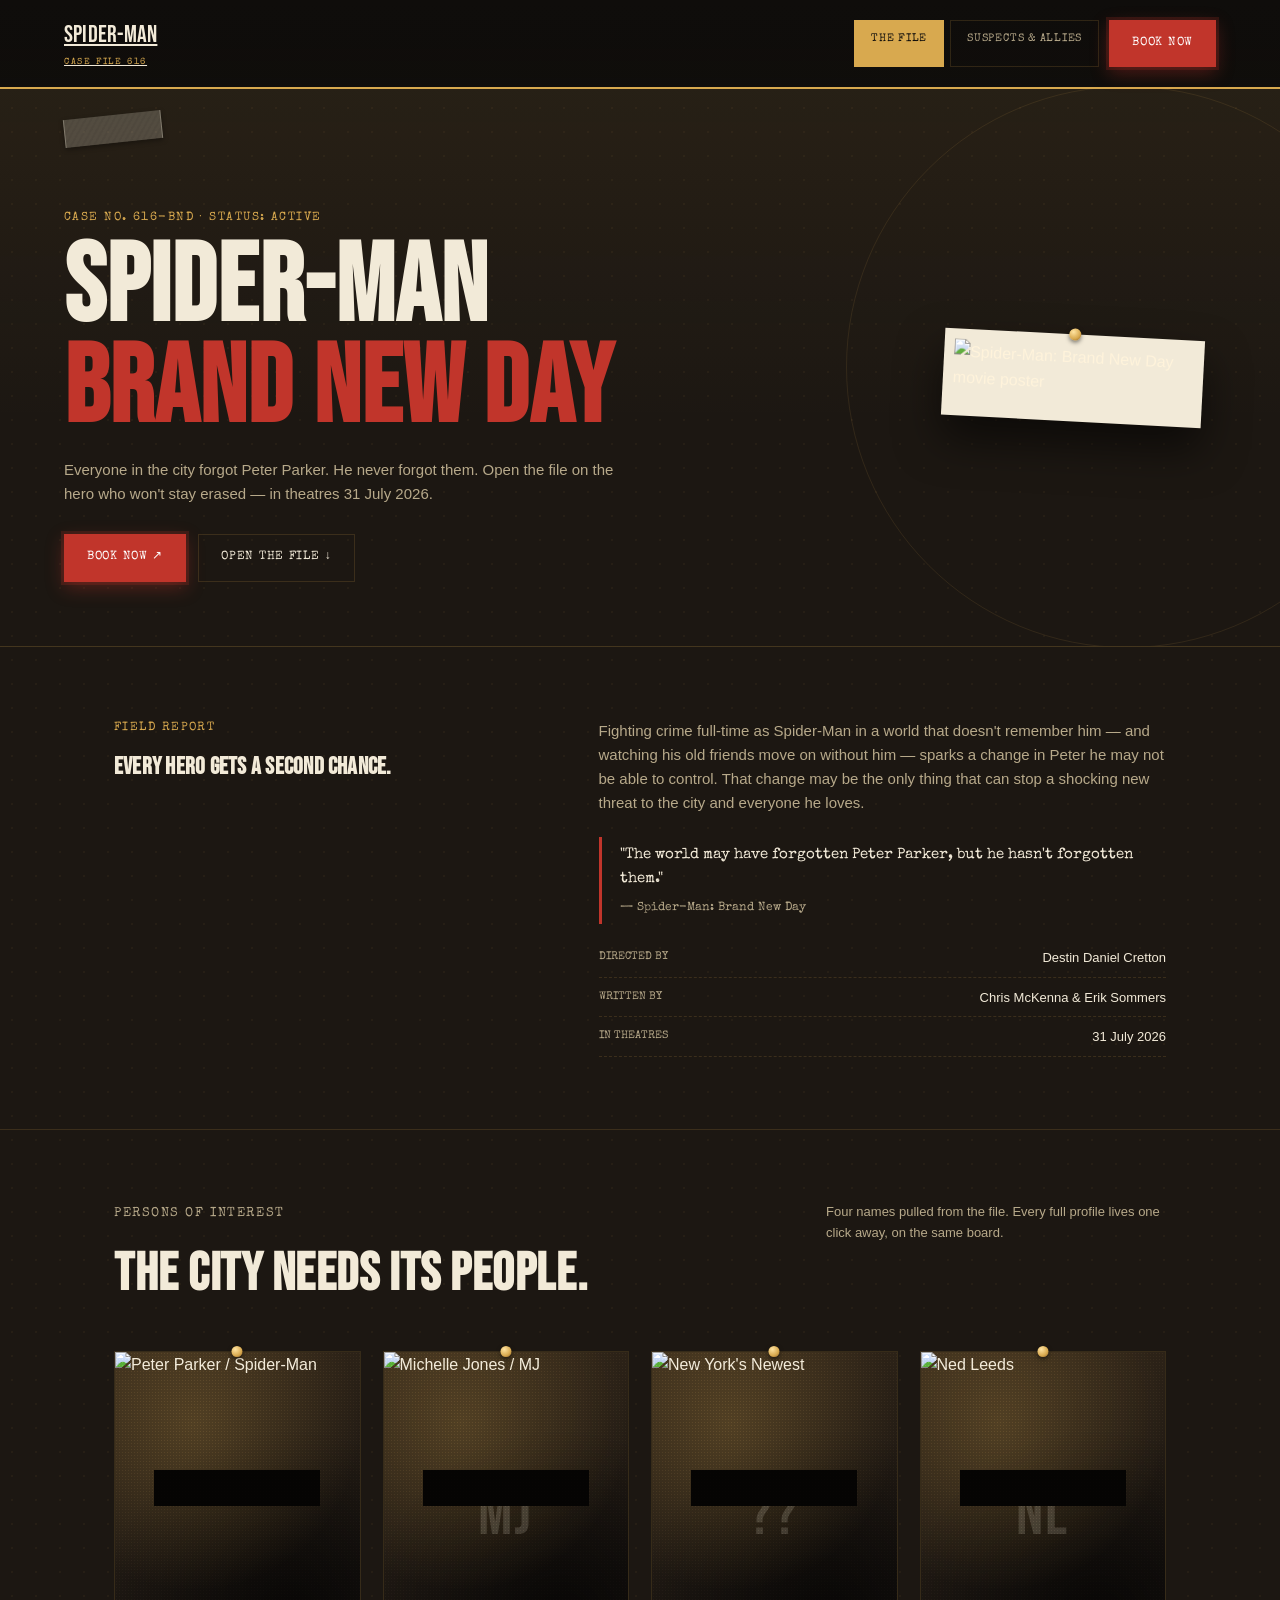
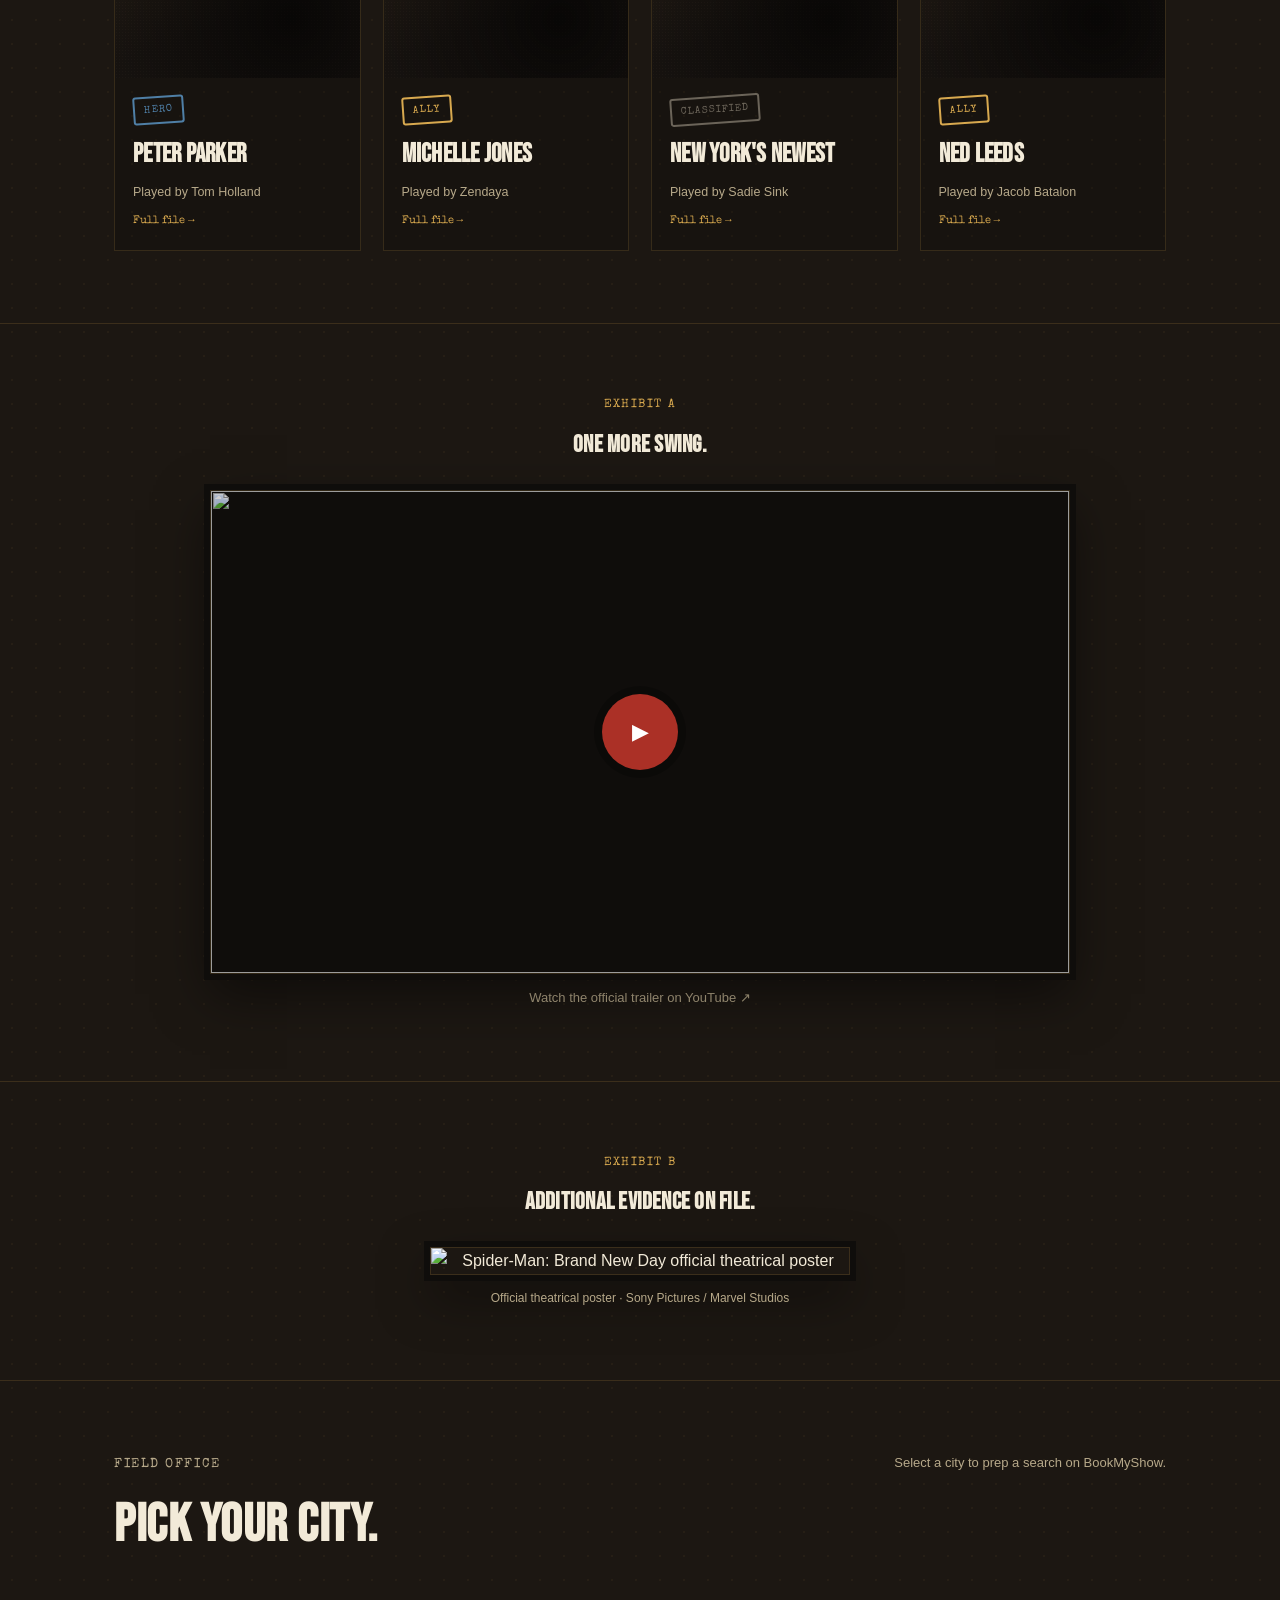
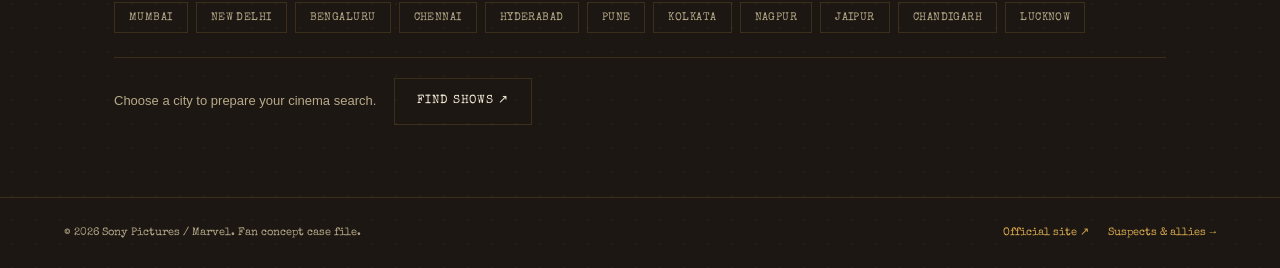
==== index.html @ 88228325 "commit" ====
<!DOCTYPE html>
<html lang="en">
<head>
  <meta charset="UTF-8" />
  <meta name="viewport" content="width=device-width, initial-scale=1.0" />
  <meta name="theme-color" content="#0f0d0b" />
  <meta name="description" content="Spider-Man: Brand New Day — an investigation-board style landing page." />
  <title>Spider-Man: Brand New Day | Case File</title>
  <link rel="stylesheet" href="style.css" />
</head>
<body>

  <header class="topbar">
    <a class="brand display" href="index.html">Spider-Man <small>Case File 616</small></a>
    <nav class="tabs" aria-label="Site">
      <a class="tab is-active" href="index.html">The File</a>
      <a class="tab" href="characters.html">Suspects &amp; Allies</a>
      <a class="btn btn-nav" href="https://in.bookmyshow.com/explore/movies" target="_blank" rel="noopener noreferrer">Book Now</a>
    </nav>
  </header>

  <main>
    <!-- Hero -->
    <section class="hero">
      <div class="hero-poster img-container reveal">
        <img src="https://all.web.img.acsta.net/img/09/e9/09e92c999b1e6a6e1970429c3cd2af1d.jpg" alt="Spider-Man: Brand New Day movie poster" loading="lazy" />
      </div>
      <p class="case-no mono">Case No. 616-BND · Status: Active</p>
      <h1 class="display">Spider-Man<span>Brand New Day</span></h1>
      <p class="hero-desc">Everyone in the city forgot Peter Parker. He never forgot them. Open the file on the hero who won't stay erased — in theatres 31 July 2026.</p>
      <div class="hero-actions">
        <a class="btn" href="https://in.bookmyshow.com/explore/movies" target="_blank" rel="noopener noreferrer">Book Now ↗</a>
        <a class="btn btn-ghost" href="#report">Open the file ↓</a>
      </div>
    </section>

    <!-- The Report -->
    <section class="block" id="report">
      <div class="wrap report-grid">
        <div class="reveal">
          <p class="case-no mono">Field report</p>
          <h2 class="display">Every hero gets a second chance.</h2>
        </div>
        <div class="reveal">
          <p class="story">Fighting crime full-time as Spider-Man in a world that doesn't remember him — and watching his old friends move on without him — sparks a change in Peter he may not be able to control. That change may be the only thing that can stop a shocking new threat to the city and everyone he loves.</p>
          <div class="quote">
            "The world may have forgotten Peter Parker, but he hasn't forgotten them."
            <em>— Spider-Man: Brand New Day</em>
          </div>
          <div class="specs">
            <div><span>Directed by</span><span>Destin Daniel Cretton</span></div>
            <div><span>Written by</span><span>Chris McKenna &amp; Erik Sommers</span></div>
            <div><span>In theatres</span><span>31 July 2026</span></div>
          </div>
        </div>
      </div>
    </section>

    <!-- Persons of interest -->
    <section class="block">
      <div class="wrap">
        <div class="section-head reveal">
          <div>
            <p class="case-no mono">Persons of interest</p>
            <h2 class="display">The city needs its people.</h2>
          </div>
          <p>Four names pulled from the file. Every full profile lives one click away, on the same board.</p>
        </div>

        <div class="file-grid reveal">
          <article class="file-card">
            <div class="file-photo has-photo" data-mark="PP">
              <img src="https://encrypted-tbn0.gstatic.com/images?q=tbn:ANd9GcSvStbAzycYROwU2DGtS9dCo4W32uw1xC8VvomEJ-G_9w&s=10" alt="Peter Parker / Spider-Man" loading="lazy" />
              <span class="redact-bar"></span>
            </div>
            <div class="file-info">
              <span class="stamp" data-role="hero">Hero</span>
              <h3>Peter Parker</h3>
              <p>Played by Tom Holland</p>
              <a class="link-more" href="characters.html#spider-man">Full file →</a>
            </div>
          </article>
          <article class="file-card">
            <div class="file-photo" data-mark="MJ"><span class="redact-bar"></span>
              <img src="https://encrypted-tbn2.gstatic.com/licensed-image?q=tbn:ANd9GcTH0uF_IqMPEg4u68CA131G6W52sUHO8kEKpx0vO7JVCfP-cYJao0dN0W5YiW7NxC5awhu-wMW8XSfQBKc" alt="Michelle Jones / MJ" loading="lazy" />   
            </div>
            <div class="file-info">
              <span class="stamp" data-role="ally">Ally</span>
              <h3>Michelle Jones</h3>
              <p>Played by Zendaya</p>
              <a class="link-more" href="characters.html#mj">Full file →</a>
            </div>
          </article>
          <article class="file-card">
            <div class="file-photo" data-mark="??"><span class="redact-bar"></span>
              <img src="https://encrypted-tbn0.gstatic.com/images?q=tbn:ANd9GcTLnUQM5V6Oq7BnAGiLmZF-peHnu6Tw_rBKEurw9kVEtZVM-rjYEV7TkV7onLPH7E6Y_VGmee3D6y1UpkrVsaoqJGKOiZlx3Ub_7-FWAg&s=10" alt="New York's Newest" loading="lazy" />
            </div>
            <div class="file-info">
              <span class="stamp" data-role="classified">Classified</span>
              <h3>New York's Newest</h3>
              <p>Played by Sadie Sink</p>
              <a class="link-more" href="characters.html#classified">Full file →</a>
            </div>
          </article>
          <article class="file-card">
            <div class="file-photo" data-mark="NL"><span class="redact-bar"></span>
              <img src="https://m.media-amazon.com/images/M/MV5BZjU5ZjQwMWEtOWM5OS00ODJmLThiZTMtODhkNTc2MWI3MWZjXkEyXkFqcGc@._V1_.jpg" alt="Ned Leeds" loading="lazy" />
            </div>
            <div class="file-info">
              <span class="stamp" data-role="ally">Ally</span>
              <h3>Ned Leeds</h3>
              <p>Played by Jacob Batalon</p>
              <a class="link-more" href="characters.html#ned">Full file →</a>
            </div>
          </article>
        </div>
      </div>
    </section>

    <!-- Evidence / trailer -->
    <section class="block evidence">
      <div class="wrap reveal">
        <p class="case-no mono">Exhibit A</p>
        <h2 class="display">One more swing.</h2>
        <a class="trailer-frame" href="https://www.youtube.com/watch?v=aBlsrtxuwss" target="_blank" rel="noopener noreferrer" aria-label="Watch the official trailer on YouTube">
          <img src="https://img.youtube.com/vi/aBlsrtxuwss/maxresdefault.jpg" alt="" loading="lazy" />
          <span class="play-badge">▶</span>
        </a>
        <p style="color:var(--muted); font-size:13px; margin-top:14px;">Watch the official trailer on YouTube ↗</p>
      </div>
    </section>

    <!-- Exhibit B: second official poster -->
    <section class="block">
      <div class="wrap reveal" style="text-align:center;">
        <p class="case-no mono">Exhibit B</p>
        <h2 class="display" style="margin-bottom:26px;">Additional evidence on file.</h2>
        <img src="http://www.impawards.com/2026/posters/spiderman_brand_new_day_ver23.jpg" alt="Spider-Man: Brand New Day official theatrical poster" loading="lazy" style="max-width:420px; width:100%; margin:0 auto; border:1px solid var(--line); outline:6px solid var(--ink); box-shadow:0 0 0 1px var(--brass), 0 20px 50px rgba(0,0,0,.5);" />
        <p style="color:var(--muted); font-size:12px; margin-top:14px;">Official theatrical poster · Sony Pictures / Marvel Studios</p>
      </div>
    </section>

    <!-- Field office / city selector -->
    <section class="block">
      <div class="wrap reveal">
        <div class="section-head">
          <div>
            <p class="case-no mono">Field office</p>
            <h2 class="display">Pick your city.</h2>
          </div>
          <p>Select a city to prep a search on BookMyShow.</p>
        </div>
        <div class="chips" id="cityChips">
          <button class="chip" type="button" data-city="Mumbai" aria-pressed="false">Mumbai</button>
          <button class="chip" type="button" data-city="New Delhi" aria-pressed="false">New Delhi</button>
          <button class="chip" type="button" data-city="Bengaluru" aria-pressed="false">Bengaluru</button>
          <button class="chip" type="button" data-city="Chennai" aria-pressed="false">Chennai</button>
          <button class="chip" type="button" data-city="Hyderabad" aria-pressed="false">Hyderabad</button>
          <button class="chip" type="button" data-city="Pune" aria-pressed="false">Pune</button>
          <button class="chip" type="button" data-city="Kolkata" aria-pressed="false">Kolkata</button>
          <button class="chip" type="button" data-city="Nagpur" aria-pressed="false">Nagpur</button>
          <button class="chip" type="button" data-city="Jaipur" aria-pressed="false">Jaipur</button>
          <button class="chip" type="button" data-city="Chandigarh" aria-pressed="false">Chandigarh</button>
          <button class="chip" type="button" data-city="Lucknow" aria-pressed="false">Lucknow</button>
        </div>
        <div class="result">
          <p id="cityStatus" aria-live="polite">Choose a city to prepare your cinema search.</p>
          <a class="btn btn-ghost" id="cityBook" href="https://in.bookmyshow.com/explore/movies" target="_blank" rel="noopener noreferrer">Find shows ↗</a>
        </div>
      </div>
    </section>
  </main>

  <footer class="foot">
    <span>© 2026 Sony Pictures / Marvel. Fan concept case file.</span>
    <div>
      <a href="https://www.sonypictures.com/movies/spidermanbrandnewday" target="_blank" rel="noopener noreferrer">Official site ↗</a>
      <a href="characters.html">Suspects &amp; allies →</a>
    </div>
  </footer>

  <script src="app.js"></script>
</body>
</html>
---- style.css ----
/* =========================================================
   SPIDER-MAN CASE FILE — shared design system
   One stylesheet, two pages (index.html + characters.html).
   Theme: a Daily Bugle investigation board — cork, brass pins,
   red string and redacted photos. Every "person" on either
   page uses the same .file-card component, which is what
   visually ties the two pages together.
   ========================================================= */

@import url('https://fonts.googleapis.com/css2?family=Bebas+Neue&family=Special+Elite&display=swap');

:root {
  --ink: #0f0d0b;
  --board: #1c1712;
  --line: rgba(216, 169, 79, .16);
  --text: #f2ead8;
  --muted: #b7a98a;
  --brass: #d8a94f;
  --red: #c1352b;
  --blue: #4f7fa6;
  --grey: #6b6459;
  --gap: clamp(20px, 5vw, 64px);
}

* { box-sizing: border-box; margin: 0; padding: 0; }
html { scroll-behavior: smooth; }

body {
  background:
    radial-gradient(rgba(216, 169, 79, .05) 1px, transparent 1px) 0 0 / 24px 24px,
    var(--board);
  color: var(--text);
  font-family: Arial, Helvetica, sans-serif;
  line-height: 1.6;
}

a { color: inherit; }
img { max-width: 100%; display: block; }
.mono { font-family: 'Special Elite', monospace; }
.display { font-family: 'Bebas Neue', sans-serif; text-transform: uppercase; letter-spacing: .01em; }

/* ---------- layout helpers ---------- */
.wrap { max-width: 1180px; margin: 0 auto; padding: 0 var(--gap); }
.reveal { opacity: 0; transform: translateY(24px); transition: opacity .6s ease, transform .6s ease; }
.reveal.is-visible { opacity: 1; transform: none; }

/* ---------- topbar (shared nav) ---------- */
.topbar {
  position: sticky; top: 0; z-index: 20;
  display: flex; align-items: center; justify-content: space-between;
  padding: 16px var(--gap);
  background: linear-gradient(var(--ink), rgba(15, 13, 11, .94));
  border-bottom: 2px solid var(--brass);
}
.brand { display: flex; flex-direction: column; font-size: 24px; }
.brand small { font-family: 'Special Elite', monospace; font-size: 9px; letter-spacing: .18em; color: var(--brass); text-transform: uppercase; margin-top: 2px; }
.tabs { display: flex; gap: 6px; }
.tab {
  font-family: 'Special Elite', monospace; font-size: 11px; letter-spacing: .07em; text-transform: uppercase;
  padding: 9px 16px; border: 1px solid var(--line); color: var(--muted); text-decoration: none; transition: .2s;
}
.tab:hover { color: var(--text); border-color: var(--brass); }
.tab.is-active { color: var(--ink); background: var(--brass); border-color: var(--brass); }
.btn-nav { padding: 9px 16px; font-size: 11px; margin-left: 4px; }

/* ---------- buttons ---------- */
.btn {
  display: inline-block; font-family: 'Special Elite', monospace; font-size: 12px; letter-spacing: .06em;
  text-transform: uppercase; padding: 13px 22px; border: 1px solid var(--red); color: #fff;
  background: var(--red); text-decoration: none; transition: transform .15s ease, box-shadow .15s ease;
  box-shadow: 0 0 0 3px rgba(193, 53, 43, .18), 0 6px 18px rgba(193, 53, 43, .35);
}
.btn:hover { transform: translateY(-2px); box-shadow: 0 0 0 4px rgba(193, 53, 43, .22), 0 10px 24px rgba(193, 53, 43, .45); }
.btn-ghost { background: transparent; color: var(--text); border-color: var(--line); box-shadow: none; }
.btn-ghost:hover { border-color: var(--brass); transform: translateY(-2px); box-shadow: none; }

/* ---------- stamp component ---------- */
.stamp {
  display: inline-block; font-family: 'Special Elite', monospace; font-size: 10px; letter-spacing: .1em;
  text-transform: uppercase; padding: 4px 9px; border: 2px solid currentColor; border-radius: 3px;
  transform: rotate(-4deg); color: var(--red);
}
.stamp[data-role="hero"] { color: var(--blue); }
.stamp[data-role="ally"] { color: var(--brass); }
.stamp[data-role="villain"] { color: var(--red); }
.stamp[data-role="classified"] { color: var(--grey); }

/* ---------- hero (both pages) ---------- */
.hero {
  position: relative; padding: 120px var(--gap) 64px; border-bottom: 1px solid var(--line);
  background: linear-gradient(180deg, rgba(216, 169, 79, .06), transparent 60%);
  overflow: hidden;
}
.hero::before { /* strip of masking tape, corner of the board */
  content: ""; position: absolute; top: 26px; left: var(--gap); width: 96px; height: 28px;
  background:
    repeating-linear-gradient(-55deg, rgba(0, 0, 0, .05) 0 2px, transparent 2px 5px),
    rgba(242, 234, 216, .22);
  border-left: 1px solid rgba(242, 234, 216, .3);
  border-right: 1px solid rgba(242, 234, 216, .3);
  box-shadow: 0 2px 5px rgba(0, 0, 0, .35);
  transform: rotate(-6deg);
}
.hero::after { /* faint web sigil — fills the empty side of the hero, pure CSS */
  content: ""; position: absolute; right: -10%; top: 50%; translate: 0 -50%; width: 46vw; height: 46vw; max-width: 560px; max-height: 560px;
  border: 1px solid var(--line); border-radius: 50%; opacity: .7; pointer-events: none;
  background: repeating-conic-gradient(from 0deg, var(--line) 0deg .6px, transparent .6px 30deg);
}
.hero h1 { max-width: 780px; } /* keeps the headline clear of the pinned poster */
.hero-poster {
  position: absolute; right: clamp(24px, 6vw, 90px); top: 52%; translate: 0 -50%;
  width: min(26vw, 260px); rotate: 3deg; padding: 10px 10px 26px; background: var(--text);
  box-shadow: 0 22px 44px rgba(0, 0, 0, .55); z-index: 1;
}
.hero-poster::before { /* brass pin */
  content: ""; position: absolute; top: -6px; left: 50%; translate: -50% 0; width: 12px; height: 12px; border-radius: 50%;
  background: radial-gradient(circle at 35% 30%, #ffe3a0, var(--brass) 60%, #8a5f22); box-shadow: 0 2px 4px rgba(0, 0, 0, .5); z-index: 2;
}
.hero-poster img { width: 100%; display: block; filter: sepia(.12) contrast(1.03); }
.case-no { color: var(--brass); font-size: 12px; letter-spacing: .12em; text-transform: uppercase; margin-bottom: 10px; }
.hero h1 { font-size: clamp(48px, 9vw, 110px); line-height: .92; }
.hero h1 span { color: var(--red); display: block; }
.hero-desc { max-width: 560px; color: var(--muted); margin: 18px 0 28px; font-size: 15px; }
.hero-actions { display: flex; gap: 12px; flex-wrap: wrap; }

/* ---------- section heading ---------- */
.section-head { display: flex; align-items: baseline; justify-content: space-between; gap: 20px; flex-wrap: wrap; margin-bottom: 34px; }
.section-head .case-no { margin-bottom: 6px; }
.section-head h2 { font-size: clamp(32px, 4.5vw, 54px); }
.section-head p { max-width: 340px; color: var(--muted); font-size: 13px; }
section.block { padding: 72px 0; border-bottom: 1px solid var(--line); }

/* ---------- file-card: the reusable "person" component ---------- */
.file-grid { display: grid; grid-template-columns: repeat(auto-fill, minmax(220px, 1fr)); gap: 22px; }
.file-card { background: rgba(0, 0, 0, .18); border: 1px solid var(--line); position: relative; transition: opacity .2s, transform .2s; }
.file-card.is-hidden { display: none; }
.file-card::before { /* brass pin */
  content: ""; position: absolute; top: -6px; left: 50%; translate: -50% 0; width: 11px; height: 11px; border-radius: 50%;
  background: radial-gradient(circle at 35% 30%, #ffe3a0, var(--brass) 60%, #8a5f22); box-shadow: 0 2px 4px rgba(0, 0, 0, .5); z-index: 2;
}
.file-photo {
  position: relative; aspect-ratio: 3 / 4; overflow: hidden;
  background:
    radial-gradient(circle at 32% 22%, rgba(216, 169, 79, .22), transparent 55%),
    radial-gradient(circle at 72% 82%, rgba(0, 0, 0, .65), transparent 60%),
    linear-gradient(160deg, #34281a, #171310 75%);
  display: grid; place-items: center;
}
.file-photo img { position: absolute; inset: 0; width: 100%; height: 100%; object-fit: cover; object-position: top center; z-index: 0; }
.file-photo.has-photo::before { content: none; } /* hide the initials once a real photo is added */
.file-photo::before { content: attr(data-mark); font-family: 'Bebas Neue', sans-serif; font-size: 64px; letter-spacing: .04em; color: rgba(242, 234, 216, .16); }
.file-photo::after { /* film grain, sits above the photo too so the look stays consistent */
  content: ""; position: absolute; inset: 0; opacity: .5; mix-blend-mode: overlay;
  background-image: radial-gradient(rgba(255, 255, 255, .5) .5px, transparent .6px);
  background-size: 3px 3px;
}
.redact-bar { position: absolute; left: 16%; right: 16%; top: 36%; height: 11%; background: #050403; }
.file-info { padding: 16px 18px 20px; }
.file-info h3 { font-family: 'Bebas Neue', sans-serif; font-size: 26px; letter-spacing: .01em; margin: 10px 0 6px; }
.file-info p { font-size: 12.5px; color: var(--muted); }
.link-more { display: inline-block; margin-top: 10px; font-family: 'Special Elite', monospace; font-size: 11px; color: var(--brass); text-decoration: none; }
.link-more:hover { text-decoration: underline; }

/* ---------- report / story (index page) ---------- */
.report-grid { display: grid; grid-template-columns: 1fr 1.3fr; gap: 48px; }
.report-grid p.story { color: var(--muted); font-size: 15px; margin-bottom: 22px; }
.quote { font-family: 'Special Elite', monospace; font-size: 15px; border-left: 3px solid var(--red); padding: 6px 0 6px 18px; margin-bottom: 24px; color: var(--text); }
.quote em { display: block; margin-top: 8px; color: var(--muted); font-style: normal; font-size: 12px; }
.specs { display: grid; gap: 10px; font-size: 13px; }
.specs div { display: flex; justify-content: space-between; border-bottom: 1px dashed var(--line); padding-bottom: 8px; }
.specs span:first-child { color: var(--muted); font-family: 'Special Elite', monospace; text-transform: uppercase; font-size: 11px; }

/* ---------- trailer block ---------- */
.evidence { text-align: center; }
.trailer-frame {
  position: relative; display: block; width: 100%; max-width: 860px; aspect-ratio: 16 / 9; margin: 26px auto 0;
  border: 1px solid var(--line); outline: 6px solid var(--ink); box-shadow: 0 0 0 1px var(--brass), 0 20px 50px rgba(0, 0, 0, .5);
  overflow: hidden; background: var(--ink);
}
.trailer-frame img { width: 100%; height: 100%; object-fit: cover; opacity: .8; transition: opacity .2s, transform .3s; }
.trailer-frame:hover img { opacity: 1; transform: scale(1.03); }
.play-badge {
  position: absolute; inset: 0; margin: auto; width: 76px; height: 76px; border-radius: 50%;
  display: grid; place-items: center; font-size: 22px; color: #fff; background: rgba(193, 53, 43, .88);
  box-shadow: 0 0 0 8px rgba(0, 0, 0, .25); transition: transform .2s;
}
.trailer-frame:hover .play-badge { transform: scale(1.08); }

/* ---------- city / field office selector ---------- */
.chips { display: flex; flex-wrap: wrap; gap: 8px; margin-bottom: 24px; }
.chip {
  font-family: 'Special Elite', monospace; font-size: 11px; letter-spacing: .04em; text-transform: uppercase;
  padding: 9px 14px; border: 1px solid var(--line); background: transparent; color: var(--muted); cursor: pointer; transition: .2s;
}
.chip:hover, .chip[aria-pressed="true"] { border-color: var(--brass); color: var(--text); background: rgba(216, 169, 79, .12); }
.result { display: flex; align-items: center; gap: 18px; flex-wrap: wrap; border-top: 1px solid var(--line); padding-top: 20px; }
.result p { font-size: 13px; color: var(--muted); }

/* ---------- filter bar (characters page) ---------- */
.filter-bar { display: flex; flex-wrap: wrap; gap: 8px; margin-bottom: 30px; }
.filter-bar button { font-family: 'Special Elite', monospace; font-size: 11px; letter-spacing: .06em; text-transform: uppercase;
  padding: 9px 15px; border: 1px solid var(--line); background: transparent; color: var(--muted); cursor: pointer; transition: .2s; }
.filter-bar button:hover, .filter-bar button[aria-pressed="true"] { background: var(--brass); color: var(--ink); border-color: var(--brass); }

/* ---------- footer ---------- */
footer.foot { display: flex; align-items: center; justify-content: space-between; gap: 16px; flex-wrap: wrap;
  padding: 26px var(--gap); font-family: 'Special Elite', monospace; font-size: 11px; color: var(--muted); }
footer.foot a { text-decoration: none; margin-left: 16px; color: var(--brass); }

/* ---------- responsive ---------- */
@media (max-width: 760px) {
  .topbar { padding: 14px 18px; flex-wrap: wrap; row-gap: 10px; }
  .tabs { gap: 4px; flex-wrap: wrap; }
  .tab { padding: 8px 10px; font-size: 10px; }
  .btn-nav { padding: 8px 12px; font-size: 10px; }
  .hero { padding: 100px 18px 48px; }
  .hero::after { opacity: .35; }
  .hero-poster { display: none; }
  .wrap { padding: 0 18px; }
  .report-grid { grid-template-columns: 1fr; }
  footer.foot { flex-direction: column; align-items: flex-start; }
  footer.foot a { margin-left: 0; margin-right: 16px; }
}

@media (prefers-reduced-motion: reduce) {
  * { transition-duration: .01ms !important; animation-duration: .01ms !important; }
  .reveal { opacity: 1; transform: none; }
}
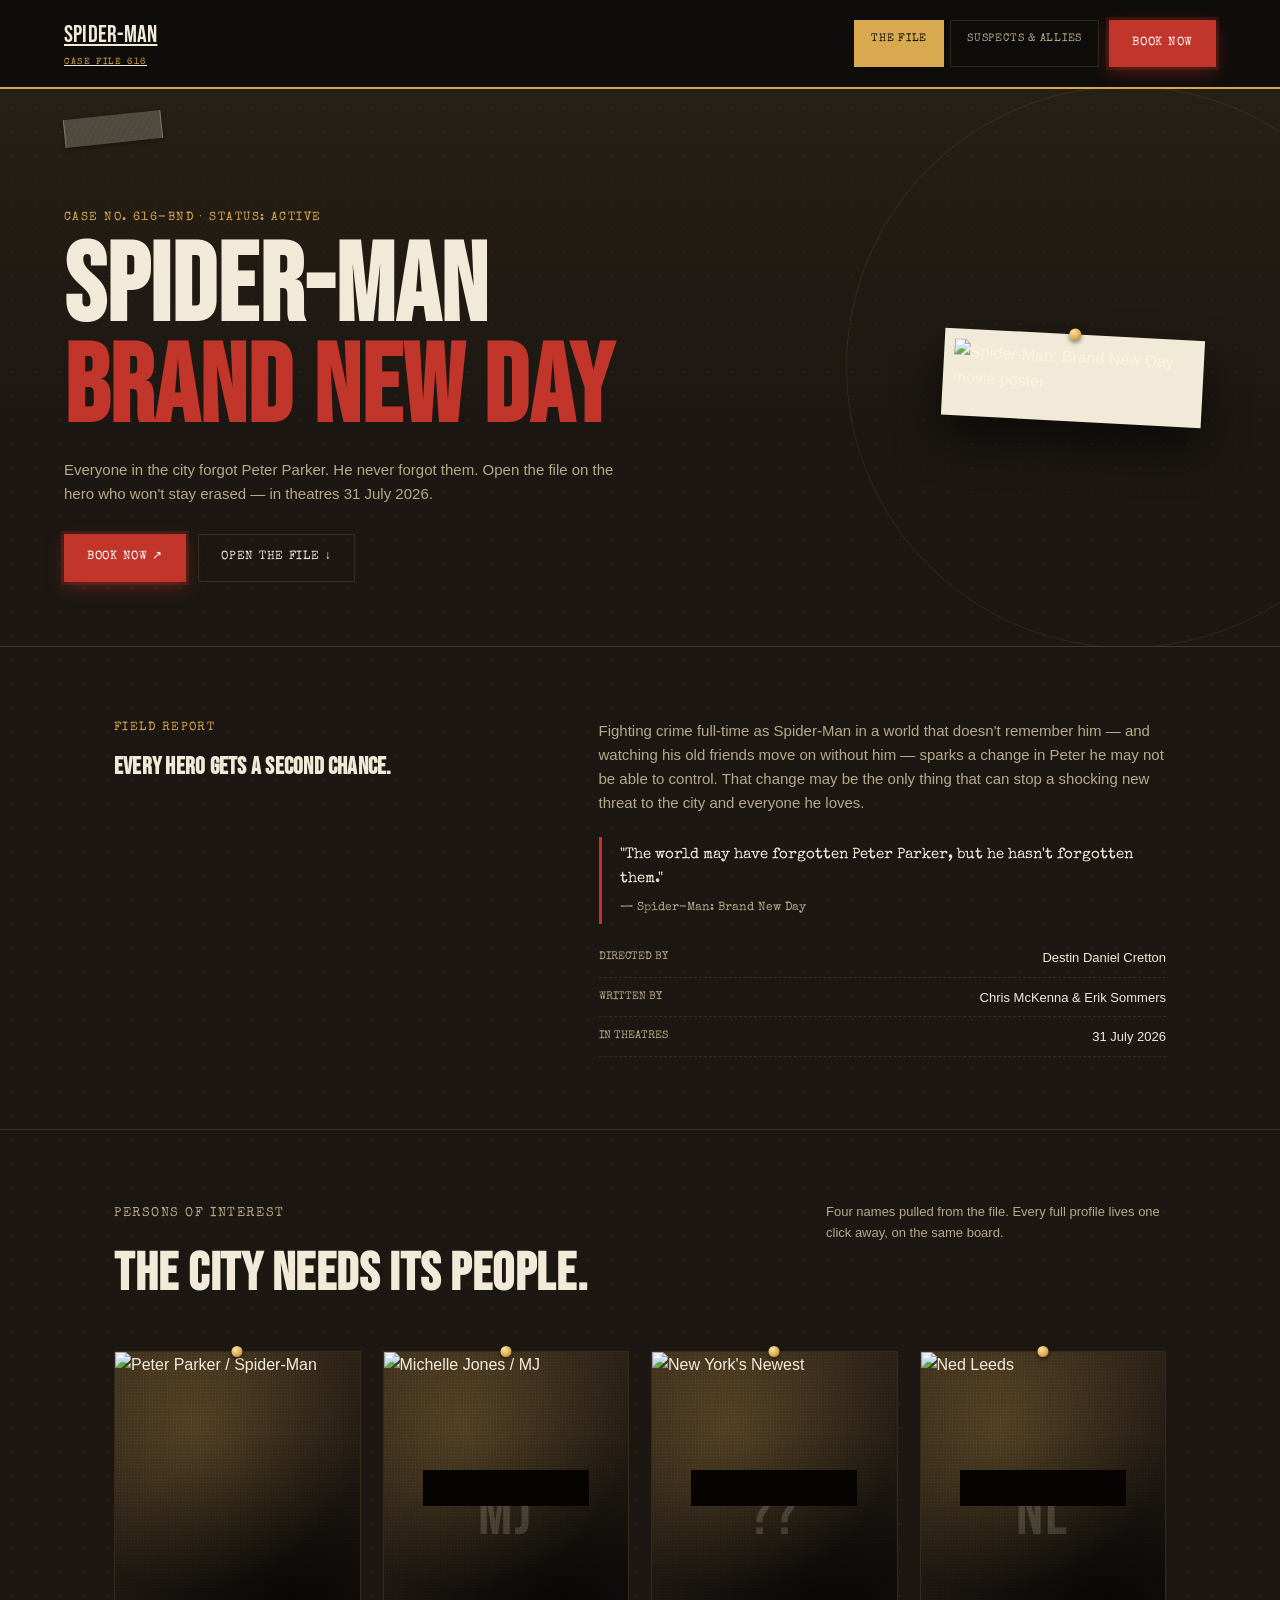
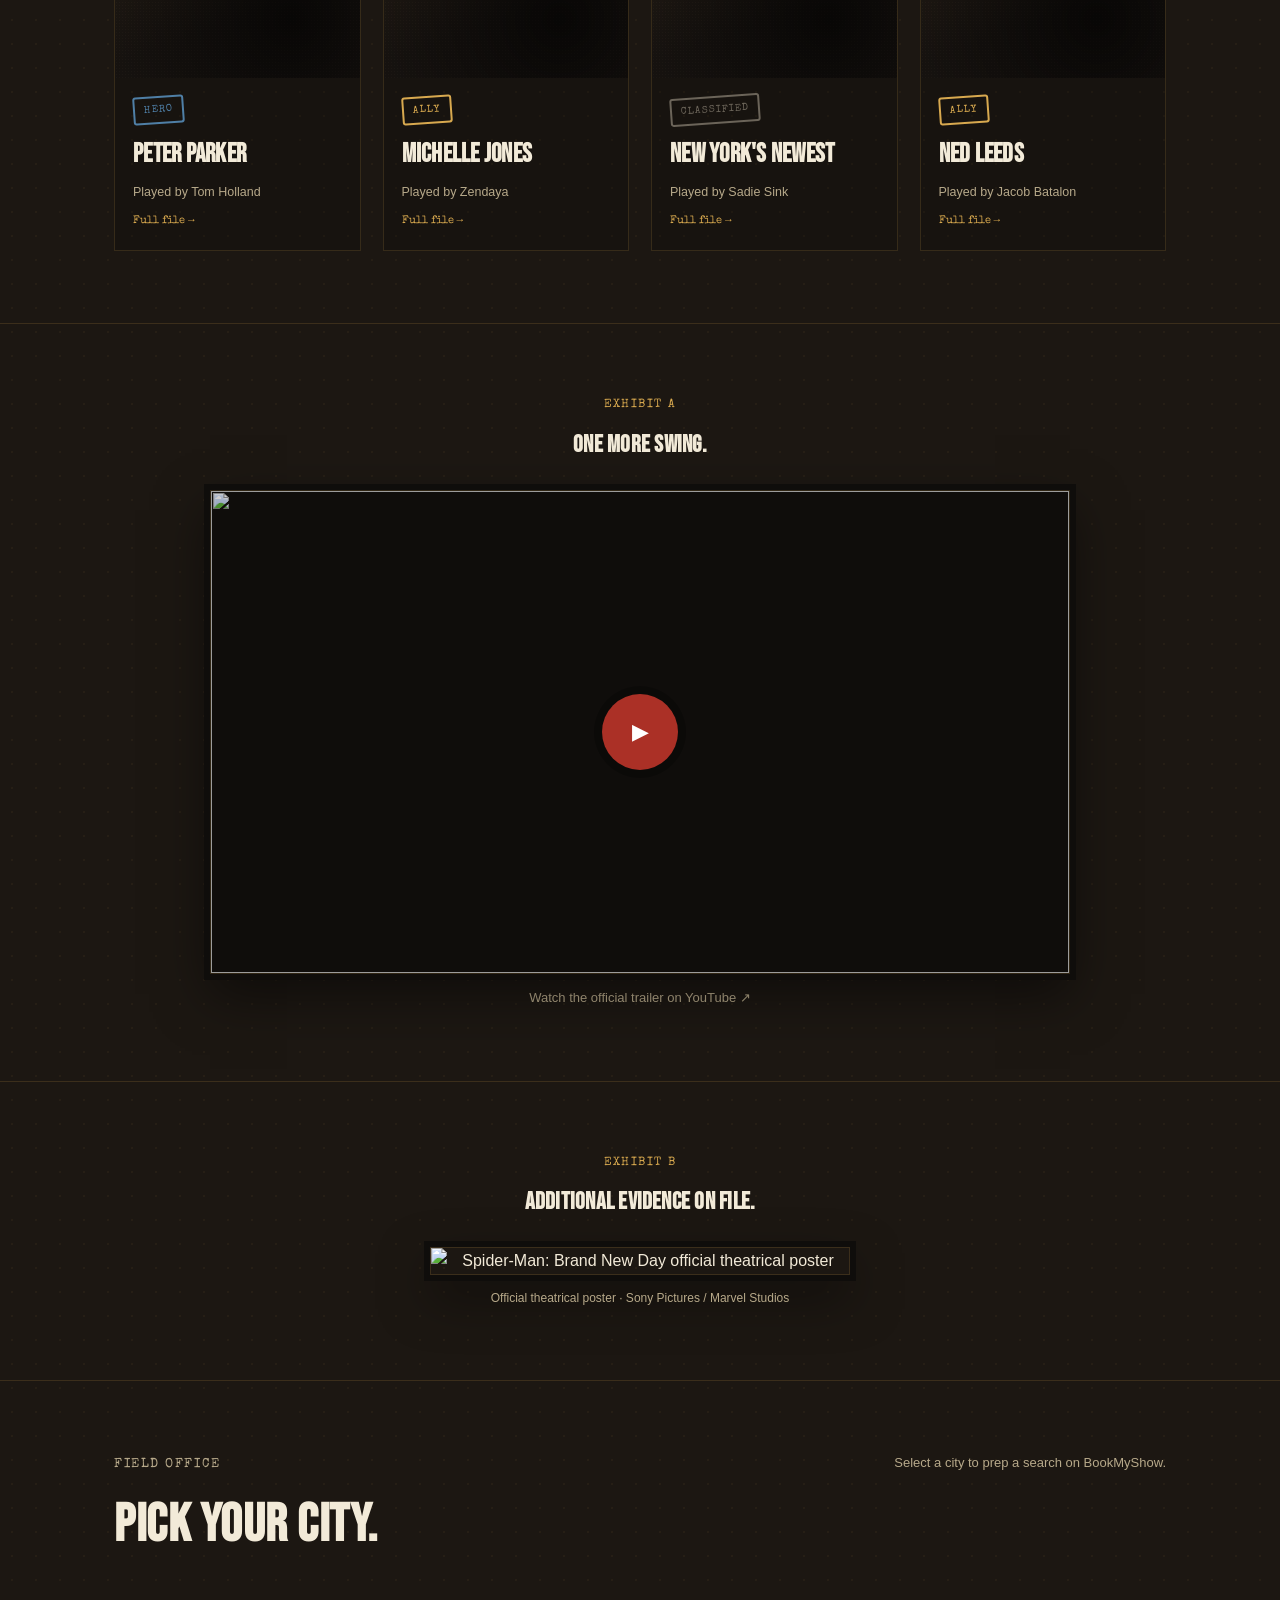
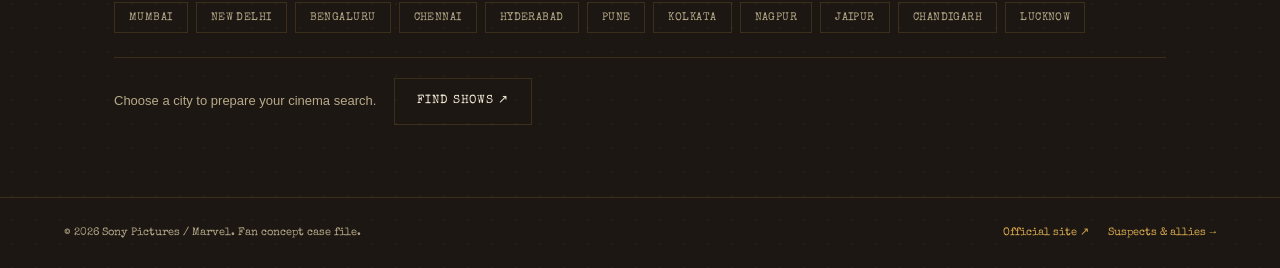
==== commit a6c95a96: "Remove redact bar from file card Removed the redact bar from the file card for Peter Parker." ====
--- a/index.html
+++ b/index.html
@@ -71,7 +71,6 @@
           <article class="file-card">
             <div class="file-photo has-photo" data-mark="PP">
               <img src="https://encrypted-tbn0.gstatic.com/images?q=tbn:ANd9GcSvStbAzycYROwU2DGtS9dCo4W32uw1xC8VvomEJ-G_9w&s=10" alt="Peter Parker / Spider-Man" loading="lazy" />
-              <span class="redact-bar"></span>
             </div>
             <div class="file-info">
               <span class="stamp" data-role="hero">Hero</span>
